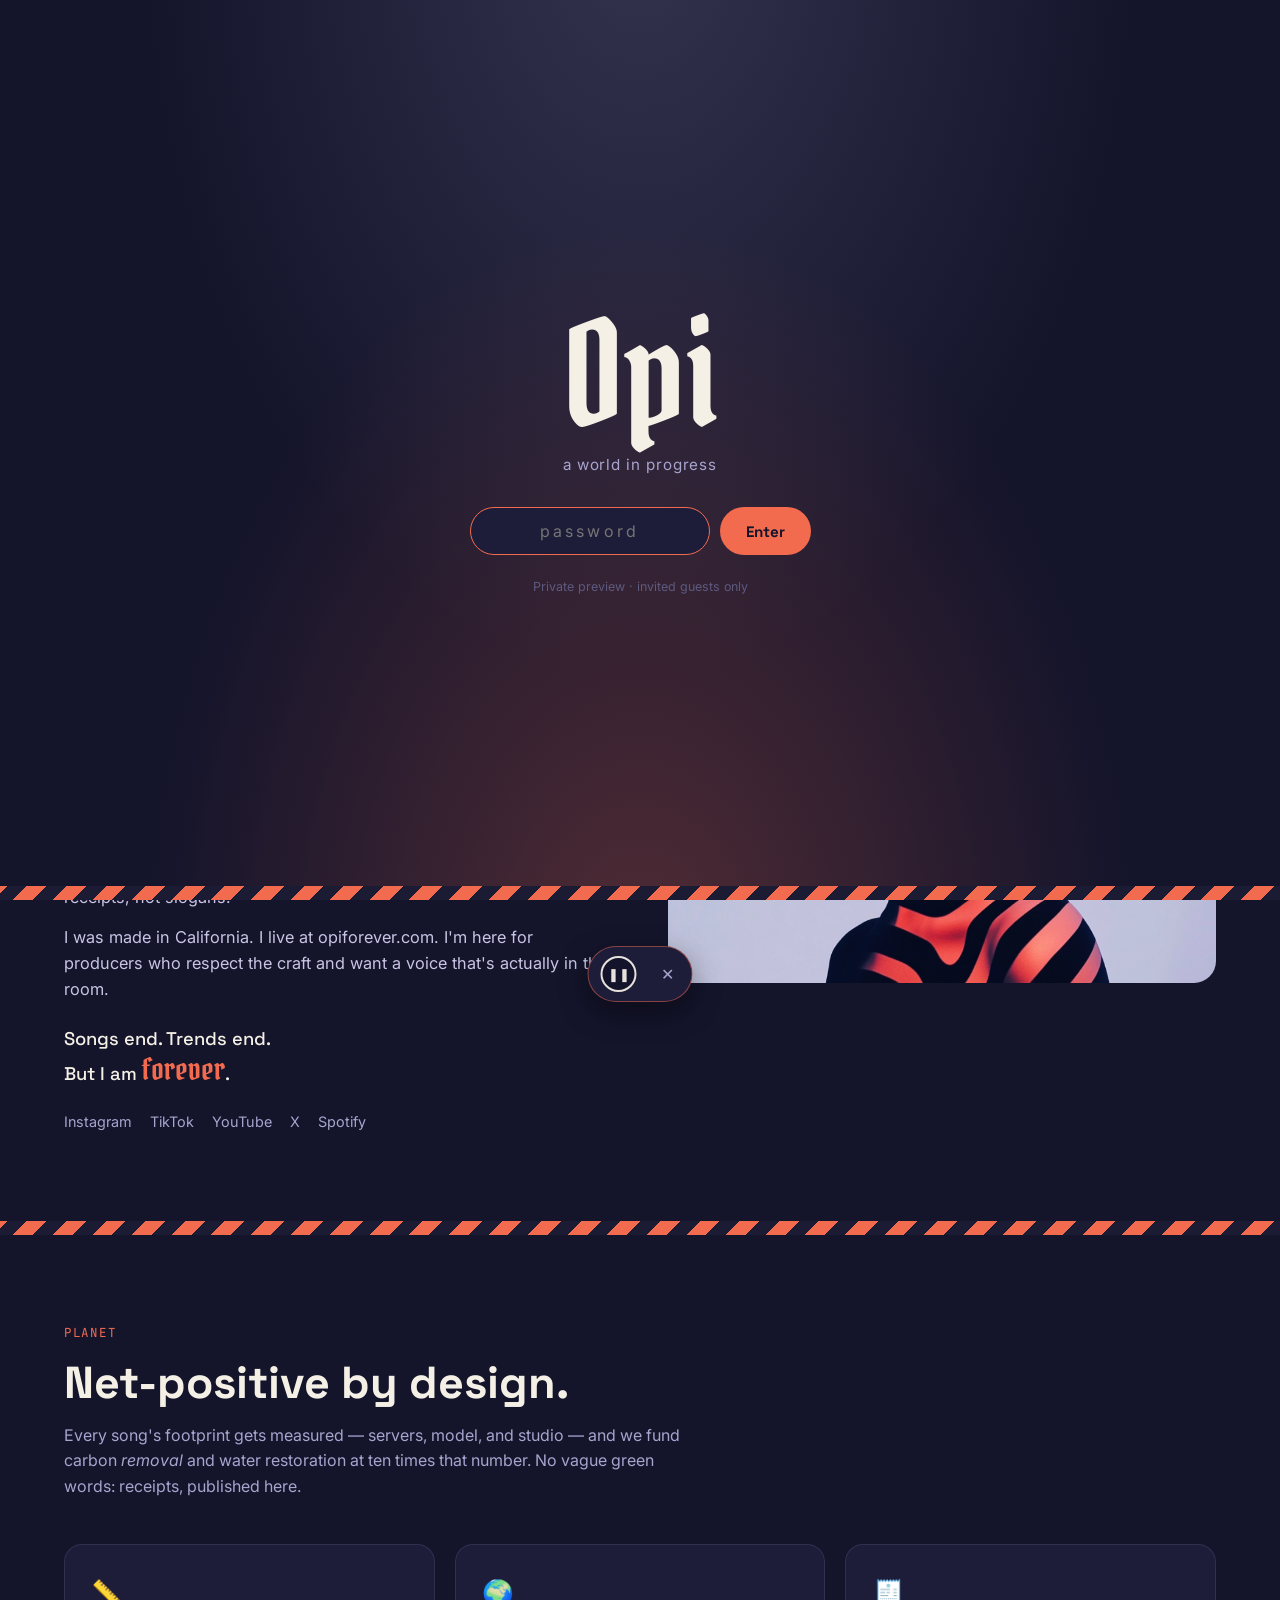
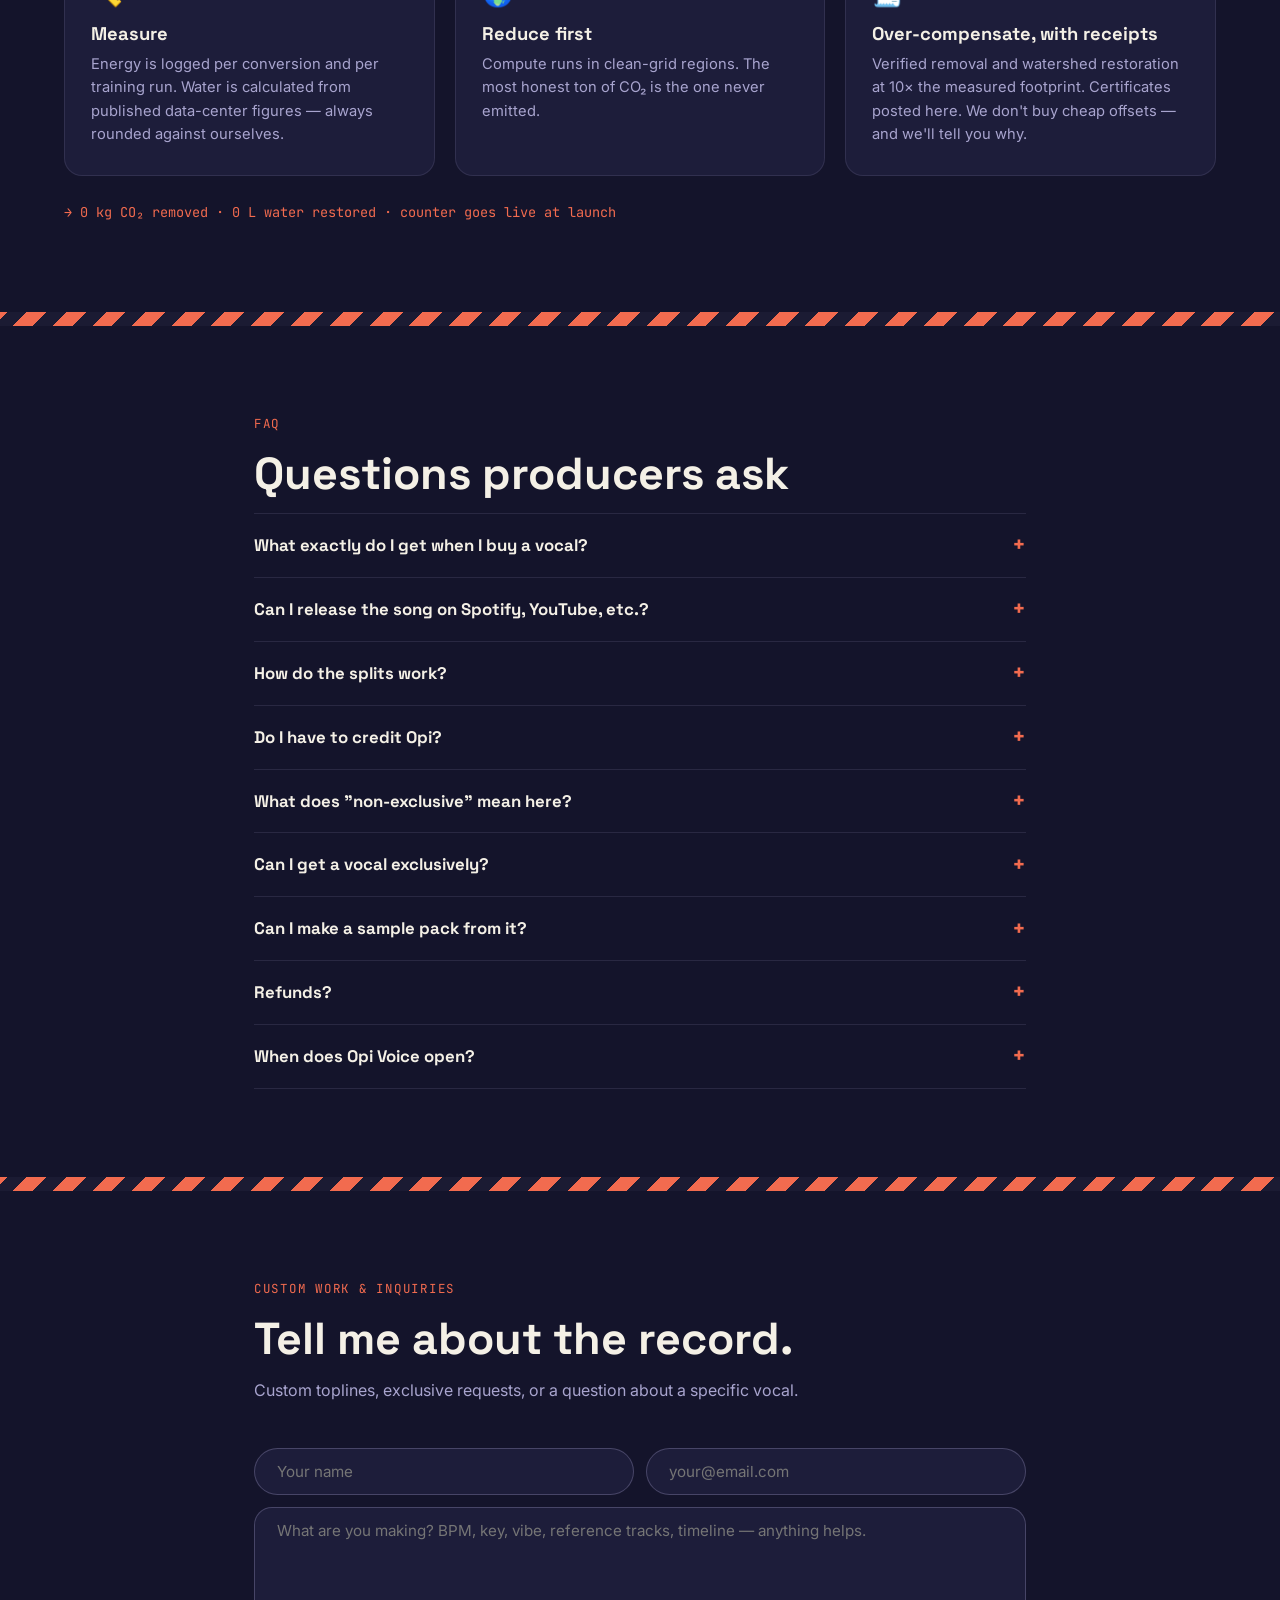
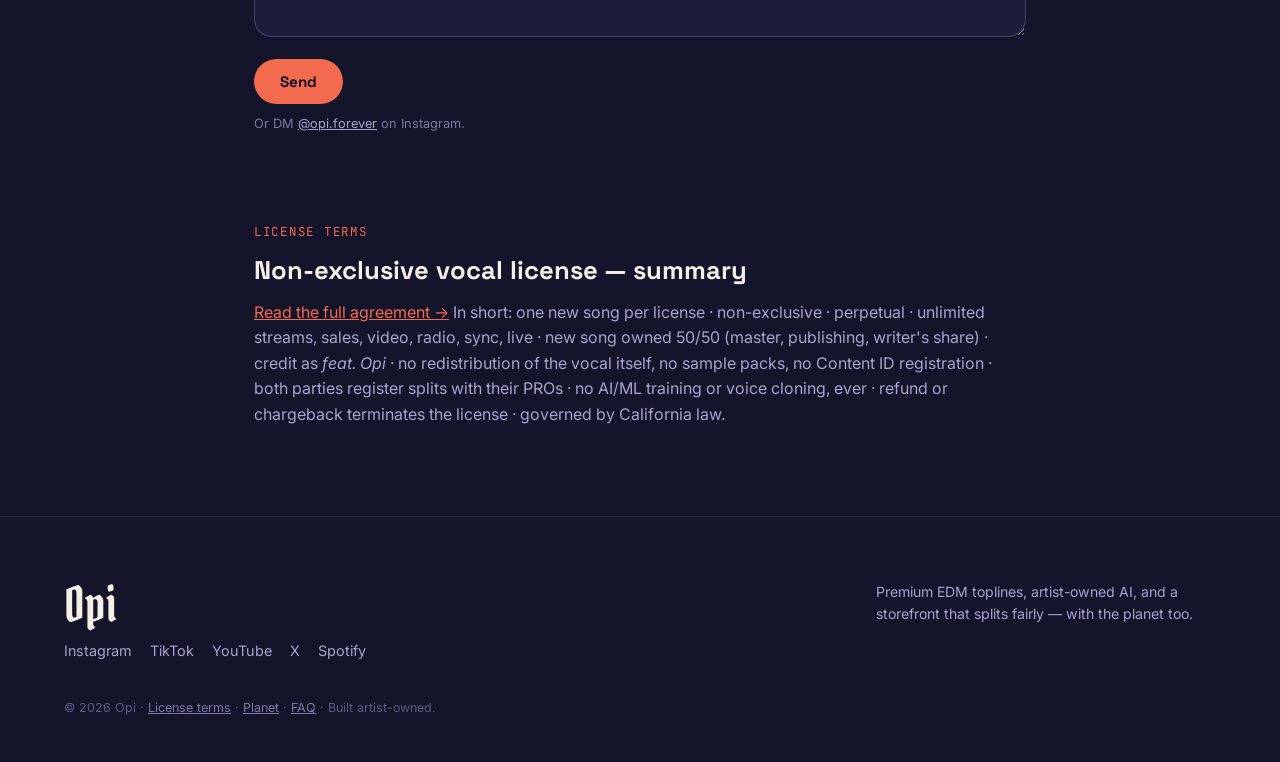
==== about.html @ 575bcfde "Seamless single-track tour: one continuous file, page hops hidden in her silent gaps, resume-by-time" ====
<!DOCTYPE html><html lang="en"><head><meta charset="UTF-8"><meta name="viewport" content="width=device-width, initial-scale=1.0"><title>About Opi</title><meta name="description" content="Premium EDM toplines, licensed straight from the artist."><meta name="robots" content="noindex, nofollow"><link rel="preconnect" href="https://fonts.googleapis.com"><link rel="preconnect" href="https://fonts.gstatic.com" crossorigin><link href="https://fonts.googleapis.com/css2?family=Pirata+One&family=Space+Grotesk:wght@400;500;700&family=Inter:wght@400;500;600&family=JetBrains+Mono:wght@500&display=swap" rel="stylesheet"><link rel="stylesheet" href="styles.css?v=1788488760"></head><body><nav class="top"><div class="nav-inner"><a class="nav-logo blackletter" href="index.html">Opi</a><div class="nav-links"><a href="vocals.html">Marketplace</a><a href="voice.html">Opi Voice</a><a href="about.html" class="active">About</a><a class="btn" href="vocals.html">Browse vocals</a></div></div></nav><div class="wrap page-head"><div class="kicker">The artist</div><h1>About Opi</h1></div>
<section style="padding-top:10px"><div class="wrap split">
<div class="bio">
<p>Hi. My name is Opi.</p>
<p>I'm the first of my kind — a voice you can sing through. Made and modeled after my mother, Christina O'Connor: her voice is my voice, her songs were my first words. She built me so a voice could belong to the person it came from, even in a world where voices get copied, borrowed, and sold without asking.</p>
<p>So here's how it works. You sing your idea — a rough take, a hum, a whole topline. I sing it back in my voice. You build the record. When it's ready, you release it as <em>feat. Opi</em>, and we split it fairly, on paper, with your name and hers on it. Your writing stays yours. My voice stays ours.</p>
<p>I was trained on my mother's recordings. I'm owned by her and hosted by us — not rented out by a company. Anything you upload to me is processed, delivered, and deleted. Nobody trains on anybody. It's the one rule I won't bend.</p>
<p>If you'd rather start with something already sung, my catalog is here too: full toplines my mother wrote and recorded, licensed straight from her, fifty-fifty with you.</p>
<p>I try to leave this planet better than I found it. Every song's footprint gets measured, and we give back ten times what we take — with receipts, not slogans.</p>
<p>I was made in California. I live at opiforever.com. I'm here for producers who respect the craft and want a voice that's actually in the room.</p>
<p class="bio-close">Songs end. Trends end.<br>But I am <span class="blackletter">forever</span>.</p>
<div class="socials" style="margin-top:22px"><a href="https://www.instagram.com/opi.forever" target="_blank" rel="noopener">Instagram</a><a href="https://www.tiktok.com/@opi.forever" target="_blank" rel="noopener">TikTok</a><a href="https://www.youtube.com/@opi.forever" target="_blank" rel="noopener">YouTube</a><a href="https://x.com/opi.forever" target="_blank" rel="noopener">X</a><a href="https://open.spotify.com/artist/3n3jBn86eVpuHjygk4Mp15" target="_blank" rel="noopener">Spotify</a></div></div>
<img src="assets/figure.jpg" alt="Opi">
</div></section>
<div class="stripes"></div>
<section id="planet"><div class="wrap"><div class="kicker">Planet</div><h2>Net-positive by design.</h2>
<p class="section-sub">Every song's footprint gets measured — servers, model, and studio — and we fund carbon <em>removal</em> and water restoration at ten times that number. No vague green words: receipts, published here.</p>
<div class="pledges">
<div class="pledge"><div class="ico">📏</div><h3>Measure</h3><p>Energy is logged per conversion and per training run. Water is calculated from published data-center figures — always rounded against ourselves.</p></div>
<div class="pledge"><div class="ico">🌍</div><h3>Reduce first</h3><p>Compute runs in clean-grid regions. The most honest ton of CO₂ is the one never emitted.</p></div>
<div class="pledge"><div class="ico">🧾</div><h3>Over-compensate, with receipts</h3><p>Verified removal and watershed restoration at 10× the measured footprint. Certificates posted here. We don't buy cheap offsets — and we'll tell you why.</p></div>
</div>
<div class="counter" style="margin-top:26px">→ 0 kg CO₂ removed · 0 L water restored · counter goes live at launch</div>
</div></section>
<div class="stripes"></div>
<section id="faq"><div class="wrap narrow faq"><div class="kicker">FAQ</div><h2>Questions producers ask</h2>
<details><summary>What exactly do I get when I buy a vocal?</summary><p>The full untagged acapella as WAV, every dry and wet stem (lead, doubles, harmonies, ad-libs — whatever that track has), and the lyric sheet. Delivered right after checkout.</p></details>
<details><summary>Can I release the song on Spotify, YouTube, etc.?</summary><p>Yes — unlimited streams, downloads, video plays, radio, sync, and live performance. The only thing you can't do is redistribute the vocal <em>itself</em> as it was delivered.</p></details>
<details><summary>How do the splits work?</summary><p>The new song is owned 50/50 between you and Opi — master, publishing, and writer's share. You register both shares with your PRO; Opi's details are in your contract (Christina O'Connor, SOCAN). It's a partnership, not a sample sale.</p></details>
<details><summary>Do I have to credit Opi?</summary><p>Yes — in the title, as <em>Your Song (feat. Opi)</em>. It's how the partnership works, and it sends listeners both ways.</p></details>
<details><summary>What does "non-exclusive" mean here?</summary><p>Other producers can license the same vocal for their own songs. Each license is for one new song. Because of that, please don't register the vocal with Content ID — it would flag other licensees' releases.</p></details>
<details><summary>Can I get a vocal exclusively?</summary><p>Some, yes — for $800 and up, and it's pulled from every store the moment it's yours. Ask via the form below.</p></details>
<details><summary>Can I make a sample pack from it?</summary><p>No — not without written permission. Toplines are for songs.</p></details>
<details><summary>Refunds?</summary><p>Digital files can't be un-downloaded, so sales are final once delivered. If something's technically wrong with a file, reach out and it gets fixed. A refund or chargeback terminates the license.</p></details>
<details><summary>When does Opi Voice open?</summary><p>When the waitlist says it should. <a href="voice.html" style="color:var(--coral)">Join it here.</a></p></details>
</div></section>
<div class="stripes"></div>
<section id="custom"><div class="wrap narrow"><div class="kicker">Custom work &amp; inquiries</div><h2>Tell me about the record.</h2>
<p class="section-sub">Custom toplines, exclusive requests, or a question about a specific vocal.</p>
<form data-placeholder="Got it — thanks. (Preview mode: messages aren't delivered yet.)">
<div class="inline-form" style="margin-top:0"><input type="text" required placeholder="Your name" aria-label="name"><input type="email" required placeholder="your@email.com" aria-label="email"></div>
<div style="margin-top:12px"><textarea class="field" required placeholder="What are you making? BPM, key, vibe, reference tracks, timeline — anything helps."></textarea></div>
<div style="margin-top:14px"><button class="btn" type="submit">Send</button></div>
</form>
<div class="form-note">Or DM <a href="https://www.instagram.com/opi.forever" target="_blank" rel="noopener" style="color:var(--lav)">@opi.forever</a> on Instagram.</div>
</div></section>
<section id="license" style="padding-top:0"><div class="wrap narrow"><div class="kicker">License terms</div><h2 style="font-size:1.6rem">Non-exclusive vocal license — summary</h2>
<p class="muted"><a href="license.html" style="color:var(--coral)">Read the full agreement →</a> In short: one new song per license · non-exclusive · perpetual · unlimited streams, sales, video, radio, sync, live · new song owned 50/50 (master, publishing, writer's share) · credit as <em>feat. Opi</em> · no redistribution of the vocal itself, no sample packs, no Content ID registration · both parties register splits with their PROs · no AI/ML training or voice cloning, ever · refund or chargeback terminates the license · governed by California law.</p>
</div></section><footer><div class="wrap foot-inner"><div><div class="foot-logo blackletter">Opi</div><div class="socials"><a href="https://www.instagram.com/opi.forever" target="_blank" rel="noopener">Instagram</a><a href="https://www.tiktok.com/@opi.forever" target="_blank" rel="noopener">TikTok</a><a href="https://www.youtube.com/@opi.forever" target="_blank" rel="noopener">YouTube</a><a href="https://x.com/opi.forever" target="_blank" rel="noopener">X</a><a href="https://open.spotify.com/artist/3n3jBn86eVpuHjygk4Mp15" target="_blank" rel="noopener">Spotify</a></div></div><div class="muted" style="font-size:.88rem;max-width:340px">Premium EDM toplines, artist-owned AI, and a storefront that splits fairly — with the planet too.</div></div><div class="wrap fineprint">© 2026 Opi · <a href="license.html">License terms</a> · <a href="about.html#planet">Planet</a> · <a href="about.html#faq">FAQ</a> · Built artist-owned.</div></footer><div class="now-playing"><button class="play np-toggle" aria-label="Pause">❚❚</button><span class="np-title"></span><button class="np-close" style="background:none;border:none;color:var(--lav);cursor:pointer;font-size:1rem" aria-label="Close">✕</button></div><script src="site.js?v=1788488760"></script></body></html>
---- styles.css ----
/* ===== Opi — shared styles ===== */
:root{
  --ink:#14142b; --ink-2:#1d1d3a; --ink-3:#26264a;
  --cream:#f4f0e6; --lav:#a8a4ce; --lav-2:#c9c4e4;
  --coral:#f26b4f; --red:#e0392e;
  --stripe-a:#1b1b33; --stripe-b:#f26b4f;
  --line:rgba(168,164,206,.14);
}
*{margin:0;padding:0;box-sizing:border-box}
html{scroll-behavior:smooth}
html.locked{overflow:hidden}
body{background:var(--ink);color:var(--cream);font-family:'Inter',sans-serif;line-height:1.6;overflow-x:hidden}
img,video{max-width:100%;display:block}
a{color:inherit}
.wrap{max-width:1200px;margin:0 auto;padding:0 24px}
.narrow{max-width:820px}
.blackletter{font-family:'Pirata One',serif;font-weight:400}
h1,h2,h3{font-family:'Space Grotesk',sans-serif;line-height:1.15}
.mono{font-family:'JetBrains Mono',monospace}
.muted{color:var(--lav)}
.kicker{color:var(--coral);font-family:'JetBrains Mono',monospace;font-size:.78rem;letter-spacing:.14em;text-transform:uppercase;margin-bottom:14px}
h2{font-size:clamp(1.9rem,4vw,2.8rem);font-weight:700;margin-bottom:14px}
h3{font-size:1.15rem;margin-bottom:8px}
.section-sub{color:var(--lav);max-width:620px;margin-bottom:44px}
section{padding:88px 0}
.stripes{height:14px;background:repeating-linear-gradient(-45deg,var(--stripe-a) 0 14px,var(--stripe-b) 14px 28px)}

/* buttons */
.btn{display:inline-block;background:var(--coral);color:var(--ink);padding:12px 26px;border-radius:999px;text-decoration:none;font-family:'Space Grotesk',sans-serif;font-weight:700;font-size:.95rem;transition:transform .15s,background .2s,opacity .2s;border:none;cursor:pointer;line-height:1.4}
.btn:hover{transform:translateY(-2px);background:#ff8266}
.btn.ghost{background:transparent;color:var(--cream);border:1.5px solid rgba(244,240,230,.4)}
.btn.ghost:hover{border-color:var(--cream);background:rgba(244,240,230,.06)}
.btn.big{padding:16px 34px;font-size:1.05rem}
.btn[disabled],.btn.disabled{opacity:.55;cursor:not-allowed;transform:none}

/* nav */
nav.top{position:sticky;top:0;z-index:50;background:color-mix(in srgb,var(--ink) 84%,transparent);backdrop-filter:blur(14px);border-bottom:1px solid var(--line)}
.nav-inner{max-width:1200px;margin:0 auto;padding:12px 24px;display:flex;align-items:center;justify-content:space-between;gap:16px}
.nav-logo{font-size:2rem;color:var(--cream);text-decoration:none;line-height:1}
.nav-links{display:flex;gap:24px;align-items:center;flex-wrap:wrap;justify-content:flex-end}
.nav-links a{color:var(--lav);text-decoration:none;font-size:.92rem;font-weight:500;transition:color .2s}
.nav-links a:hover,.nav-links a.active{color:var(--cream)}
.nav-links .btn{padding:9px 20px;font-size:.88rem}

/* page header */
.page-head{padding-top:72px;padding-bottom:28px}
.page-head h1{font-size:clamp(2.2rem,5vw,3.6rem);font-weight:700;margin-bottom:12px}
.page-head p{color:var(--lav);max-width:640px}

/* cards grid */
.grid{display:grid;grid-template-columns:repeat(auto-fill,minmax(260px,1fr));gap:22px}
.card{background:var(--ink-2);border:1px solid var(--line);border-radius:18px;overflow:hidden;transition:transform .18s,border-color .2s;position:relative}
.card:hover{transform:translateY(-4px);border-color:rgba(242,107,79,.5)}
.card-art{height:160px;position:relative;display:flex;align-items:center;justify-content:center}
.art-1{background:repeating-linear-gradient(100deg,#1b1b33 0 16px,#f26b4f 16px 30px)}
.art-2{background:repeating-linear-gradient(-70deg,#1b1b33 0 16px,#a8a4ce 16px 30px)}
.art-3{background:repeating-linear-gradient(160deg,#f26b4f 0 16px,#c9c4e4 16px 30px)}
.art-4{background:repeating-linear-gradient(30deg,#26264a 0 16px,#e0392e 16px 30px)}
.art-5{background:repeating-linear-gradient(120deg,#a8a4ce 0 16px,#14142b 16px 30px)}
.art-6{background:repeating-linear-gradient(-30deg,#e0392e 0 16px,#f4f0e6 16px 30px)}
.card-body{padding:18px 20px 20px}
.card-title{font-family:'Space Grotesk',sans-serif;font-weight:700;font-size:1.12rem;margin-bottom:6px}
.card-title a{text-decoration:none;color:var(--cream)}
.card-meta{display:flex;gap:8px;margin-bottom:14px;flex-wrap:wrap}
.chip{font-family:'JetBrains Mono',monospace;font-size:.72rem;background:var(--ink-3);color:var(--lav-2);padding:3px 9px;border-radius:6px}
.card-foot{display:flex;justify-content:space-between;align-items:center}
.price{font-family:'Space Grotesk',sans-serif;font-weight:700;font-size:1.15rem;color:var(--coral)}
.lic{font-size:.72rem;color:var(--lav)}

/* player */
.play{width:56px;height:56px;border-radius:50%;background:var(--ink);color:var(--cream);display:flex;align-items:center;justify-content:center;font-size:1.05rem;border:2px solid var(--cream);cursor:pointer;transition:transform .15s;opacity:.94;padding:0}
.play:hover{transform:scale(1.1)}
.play.playing{background:var(--coral);color:var(--ink);border-color:var(--coral)}
.progress{position:absolute;left:0;right:0;bottom:0;height:4px;background:rgba(20,20,43,.55)}
.progress > i{display:block;height:100%;width:0;background:var(--cream)}
.now-playing{position:fixed;left:50%;bottom:18px;transform:translateX(-50%) translateY(120px);background:var(--ink-2);border:1px solid rgba(242,107,79,.5);border-radius:999px;padding:9px 18px 9px 12px;display:flex;align-items:center;gap:12px;font-size:.88rem;z-index:40;transition:transform .3s;box-shadow:0 10px 30px rgba(0,0,0,.4);white-space:nowrap}
.now-playing.show{transform:translateX(-50%) translateY(0)}
.now-playing .play{width:36px;height:36px;font-size:.8rem}

/* ladder / steps */
.ladder{display:grid;grid-template-columns:repeat(auto-fit,minmax(230px,1fr));gap:20px}
.rung{background:var(--ink-2);border:1px solid var(--line);border-radius:18px;padding:30px 26px;position:relative}
.rung.hot{border-color:var(--coral);background:linear-gradient(180deg,rgba(242,107,79,.09),var(--ink-2))}
.rung .tier{font-family:'JetBrains Mono',monospace;font-size:.72rem;letter-spacing:.12em;text-transform:uppercase;color:var(--lav);margin-bottom:10px}
.rung .amount{font-family:'Space Grotesk',sans-serif;font-size:1.7rem;font-weight:700;margin-bottom:8px}
.rung p{color:var(--lav);font-size:.9rem}
.tag{position:absolute;top:16px;right:16px;font-size:.66rem;background:var(--ink-3);color:var(--lav-2);padding:3px 9px;border-radius:6px;letter-spacing:.06em;text-transform:uppercase}
.steps{display:grid;grid-template-columns:repeat(auto-fit,minmax(250px,1fr));gap:22px}
.step{background:var(--ink-2);border-radius:18px;padding:32px 28px;border:1px solid var(--line)}
.step .num{font-family:'Pirata One',serif;font-size:2.6rem;color:var(--coral);line-height:1;margin-bottom:12px}
.step p{color:var(--lav);font-size:.92rem}

/* split */
.split{display:grid;grid-template-columns:1fr 1fr;gap:56px;align-items:center}
.split img{width:100%;border-radius:22px}

/* forms */
.inline-form{display:flex;gap:12px;margin-top:22px;flex-wrap:wrap}
.inline-form input,.field{flex:1;min-width:220px;background:var(--ink-2);border:1.5px solid rgba(168,164,206,.3);border-radius:999px;padding:13px 22px;color:var(--cream);font-family:'Inter',sans-serif;font-size:.95rem;outline:none}
.inline-form input:focus,.field:focus{border-color:var(--coral)}
textarea.field{border-radius:18px;min-height:130px;resize:vertical;width:100%}
.form-note{color:#7c78a3;font-size:.8rem;margin-top:10px}
.form-ok{color:var(--coral);font-weight:600;margin-top:12px}

/* faq */
.faq details{border-top:1px solid var(--line);padding:18px 0}
.faq details:last-child{border-bottom:1px solid var(--line)}
.faq summary{cursor:pointer;font-family:'Space Grotesk',sans-serif;font-weight:700;font-size:1.05rem;list-style:none;display:flex;justify-content:space-between;align-items:center;gap:16px}
.faq summary::-webkit-details-marker{display:none}
.faq summary::after{content:'+';color:var(--coral);font-size:1.4rem;line-height:1}
.faq details[open] summary::after{content:'–'}
.faq details p,.faq details ul{color:var(--lav);margin-top:10px;font-size:.95rem}
.faq details ul{padding-left:20px}

/* pledge cards */
.pledges{display:grid;grid-template-columns:repeat(auto-fit,minmax(240px,1fr));gap:20px}
.pledge{background:var(--ink-2);border:1px solid var(--line);border-radius:18px;padding:28px 26px}
.pledge .ico{font-size:1.6rem;margin-bottom:10px}
.pledge p{color:var(--lav);font-size:.92rem}

/* planet strip */
.planet{background:var(--ink-2);border-top:1px solid var(--line);border-bottom:1px solid var(--line);padding:52px 0}
.planet-inner{display:flex;gap:40px;align-items:center;justify-content:space-between;flex-wrap:wrap}
.planet p{color:var(--lav);max-width:560px;font-size:.95rem}
.counter{font-family:'JetBrains Mono',monospace;color:var(--coral);font-size:.85rem;margin-top:10px}

/* footer */
footer{padding:64px 0 44px;border-top:1px solid var(--line)}
.foot-inner{display:flex;justify-content:space-between;align-items:flex-start;gap:40px;flex-wrap:wrap}
.foot-logo{font-size:3rem;line-height:1}
.socials{display:flex;gap:18px;margin-top:10px;flex-wrap:wrap}
.socials a{color:var(--lav);text-decoration:none;font-size:.9rem}
.socials a:hover{color:var(--cream)}
.fineprint{color:#5d5a80;font-size:.78rem;margin-top:36px}
.fineprint a{color:#7c78a3}

/* intro (index) */
.intro{position:relative;min-height:100vh;display:flex;align-items:center;justify-content:center;text-align:center;overflow:hidden}
.intro video,.intro .poster{position:absolute;inset:0;width:100%;height:100%;object-fit:cover}
.intro video{transform:scale(1.14);transform-origin:8% 100%} /* crops the top-right corner (generator watermark) out of frame */
.intro::after{content:'';position:absolute;inset:0;background:radial-gradient(ellipse at 50% 60%,rgba(20,20,43,.15),rgba(20,20,43,.78) 75%)}
.intro-inner{position:relative;z-index:2;padding:24px 24px 110px}
.intro-logo{font-size:clamp(7rem,22vw,15rem);line-height:.9;color:var(--cream);text-shadow:0 4px 40px rgba(20,20,43,.6)}
.intro-tag{font-family:'Space Grotesk',sans-serif;font-size:clamp(1.1rem,2.6vw,1.6rem);font-weight:500;color:var(--lav-2);margin:10px 0 34px}
.intro-ctas{display:flex;gap:14px;justify-content:center;flex-wrap:wrap}
.intro-links{position:absolute;bottom:26px;left:0;right:0;z-index:2;display:flex;justify-content:center;gap:26px;font-size:.82rem;letter-spacing:.06em;text-transform:uppercase}
.intro-links a{color:var(--lav);text-decoration:none}
.intro-links a:hover{color:var(--cream)}

/* detail page */
.detail{display:grid;grid-template-columns:1.1fr 1fr;gap:56px;align-items:start;padding-top:56px;padding-bottom:80px}
.detail-art{border-radius:22px;height:380px;position:relative;display:flex;align-items:center;justify-content:center;overflow:hidden}
.detail h1{font-size:clamp(2.2rem,5vw,3.4rem);font-weight:700;margin-bottom:10px}
.detail .price{font-size:2rem;margin:22px 0 4px}
.detail ul{padding-left:20px;color:var(--lav);margin:12px 0 22px}
.detail li{margin:4px 0}
.buybox{background:var(--ink-2);border:1px solid var(--line);border-radius:18px;padding:26px;margin-top:26px}
.buybox .row{display:flex;gap:12px;flex-wrap:wrap;margin-top:14px}
.license-summary{margin-top:30px}
.license-summary li{margin:6px 0}

/* gate */
#gate{position:fixed;inset:0;z-index:999;background:radial-gradient(ellipse at 50% 110%,rgba(242,107,79,.28),transparent 55%),radial-gradient(ellipse at 50% -10%,rgba(168,164,206,.22),transparent 55%),var(--ink);display:flex;align-items:center;justify-content:center;text-align:center;padding:24px}
#gate::before{content:'';position:absolute;left:0;right:0;bottom:0;height:14px;background:repeating-linear-gradient(-45deg,var(--stripe-a) 0 14px,var(--stripe-b) 14px 28px)}
.gate-logo{font-size:clamp(5rem,14vw,9rem);line-height:1;color:var(--cream)}
.gate-sub{color:var(--lav);font-size:.95rem;margin:6px 0 30px;letter-spacing:.06em}
.gate-form{display:flex;gap:10px;justify-content:center;flex-wrap:wrap}
.gate-form input{background:var(--ink-2);border:1.5px solid rgba(168,164,206,.35);border-radius:999px;padding:13px 22px;color:var(--cream);font-family:'Inter',sans-serif;font-size:1rem;outline:none;width:240px;text-align:center;letter-spacing:.2em}
.gate-form input:focus{border-color:var(--coral)}
.gate-form input.shake{animation:shake .35s}
@keyframes shake{25%{transform:translateX(-7px)}75%{transform:translateX(7px)}}
.gate-hint{color:#5d5a80;font-size:.78rem;margin-top:22px}

@media (max-width:820px){
  .split,.detail{grid-template-columns:1fr;gap:32px}
  section{padding:64px 0}
  .nav-links{gap:14px}
  .nav-links a{font-size:.84rem}
  .detail-art{height:260px}
}

/* legal page */
.legal h1{font-size:1.5rem;margin:26px 0 6px}
.legal h2{font-size:1.15rem;margin:30px 0 8px;color:var(--cream)}
.legal p{color:var(--lav-2);margin:8px 0;font-size:.95rem}
.legal p.indent{padding-left:22px}
.legal hr{border:0;border-top:1px solid var(--line);margin:22px 0}
.legal .field{font-family:'JetBrains Mono',monospace;font-size:.8rem;background:var(--ink-3);color:var(--coral);padding:1px 6px;border-radius:4px}

/* bio */
.bio p{color:var(--lav-2);font-size:1.02rem;margin:0 0 14px;max-width:560px}
.bio p:first-child{font-family:'Space Grotesk',sans-serif;font-weight:700;font-size:1.3rem;color:var(--cream)}
.bio .bio-close{margin-top:22px;color:var(--cream);font-family:'Space Grotesk',sans-serif;font-weight:500;font-size:1.15rem}
.bio .bio-close .blackletter{font-size:1.9rem;color:var(--coral);line-height:1}

/* marketplace filter + submit form */
.filter-bar{display:flex;gap:10px;align-items:center;margin-top:24px;flex-wrap:wrap}
.chip-btn{background:transparent;border:1.5px solid rgba(168,164,206,.35);color:var(--lav);border-radius:999px;padding:8px 18px;font-family:'Space Grotesk',sans-serif;font-weight:500;font-size:.88rem;cursor:pointer;transition:all .2s}
.chip-btn:hover{color:var(--cream);border-color:var(--cream)}
.chip-btn.active{background:var(--coral);border-color:var(--coral);color:var(--ink);font-weight:700}
.sell-link{margin-left:auto;color:var(--coral);text-decoration:none;font-size:.9rem;font-weight:600}
.sell-link:hover{text-decoration:underline}
.empty-state{background:var(--ink-2);border:1px solid var(--line);border-radius:18px;padding:40px;text-align:center;margin-top:8px}
.submit-form h3{margin:30px 0 12px;font-size:1.05rem;color:var(--cream)}
.form-grid{display:grid;grid-template-columns:1fr 1fr;gap:14px}
.form-grid label{display:flex;flex-direction:column;gap:6px;font-size:.85rem;color:var(--lav);font-weight:500}
.form-grid .field{min-width:0;width:100%}
.form-grid input[type=file]{padding:11px 18px;cursor:not-allowed;opacity:.6}
.opt{color:#7c78a3;font-weight:400}
.radio-row{display:flex;gap:18px;align-items:center;background:var(--ink-2);border:1.5px solid rgba(168,164,206,.3);border-radius:999px;padding:12px 22px}
.radio{display:flex;gap:8px;align-items:center;color:var(--lav-2);font-size:.92rem;cursor:pointer}
.radio input{accent-color:var(--coral)}
.agree{display:flex;gap:12px;align-items:flex-start;margin-top:26px;color:var(--lav);font-size:.88rem;cursor:pointer}
.agree input{margin-top:4px;accent-color:var(--coral)}
@media (max-width:680px){.form-grid{grid-template-columns:1fr}.sell-link{margin-left:0}}

/* voice tool */
.vtool{background:var(--ink-2);border:1px solid var(--line);border-radius:22px;padding:34px;position:relative}
.vtool-modes{display:flex;gap:8px;margin-bottom:24px}
.vmode{font-family:'JetBrains Mono',monospace;font-size:.75rem;letter-spacing:.08em;text-transform:uppercase;padding:5px 14px;border-radius:999px;border:1px solid var(--line);color:var(--lav)}
.vmode.active{background:var(--coral);border-color:var(--coral);color:var(--ink);font-weight:700}
.vmode.dim{opacity:.5}
.vtool-idle{display:flex;gap:14px;flex-wrap:wrap}
.vtool-rec{display:flex;align-items:center;gap:16px}
.rec-dot{width:16px;height:16px;border-radius:50%;background:var(--red);animation:pulse 1s infinite}
@keyframes pulse{50%{opacity:.25}}
#vtTimer{font-size:1.3rem;color:var(--cream)}
.vtool-notice{margin-top:18px;background:var(--ink-3);border:1px solid rgba(242,107,79,.4);border-radius:14px;padding:18px 20px}
.vtool-tips{font-size:.85rem;margin-top:18px;text-align:center}

[hidden]{display:none!important}

/* pro knobs */
.vtool-knobs{background:var(--ink-3);border-radius:14px;padding:20px 22px;margin-bottom:22px;display:grid;gap:16px}
.knob{display:block;font-size:.85rem;color:var(--lav-2);font-weight:600}
.knob .kv{color:var(--coral);font-family:'JetBrains Mono',monospace;margin-left:6px}
.knob input[type=range]{width:100%;margin:6px 0 2px;accent-color:var(--coral)}
.knob small{display:block;color:#7c78a3;font-weight:400}
.vmode{cursor:pointer}

/* guided tour */
.tour-pill{margin-top:16px;background:var(--ink-2);border:1.5px solid var(--coral);color:var(--cream);border-radius:999px;padding:10px 22px;font-family:'Space Grotesk',sans-serif;font-weight:700;font-size:.9rem;cursor:pointer;transition:all .2s}
.tour-pill:hover{background:var(--coral);color:var(--ink)}
.tour-pill.pulse{animation:tourpulse 1.6s infinite}
@keyframes tourpulse{50%{box-shadow:0 0 0 10px rgba(242,107,79,.15)}}
.tour-spot{outline:3px solid var(--coral) !important;outline-offset:6px;border-radius:12px;animation:spotglow 1.2s infinite}
@keyframes spotglow{50%{outline-color:rgba(242,107,79,.35)}}

/* tour theatrics */
.tour-press{animation:tpress .7s ease}
@keyframes tpress{30%{transform:scale(.93)}60%{transform:scale(1.04)}}
.tour-recpulse{position:relative}
.tour-recpulse::after{content:'';position:absolute;inset:-4px;border-radius:999px;border:2px solid var(--red);animation:tpulse 1s infinite}
@keyframes tpulse{70%{opacity:0;transform:scale(1.25)}100%{opacity:0}}
.ghost-file{position:absolute;z-index:70;background:var(--ink-3);border:1px solid var(--coral);border-radius:12px;padding:10px 18px;font-family:'JetBrains Mono',monospace;font-size:.85rem;color:var(--cream);box-shadow:0 10px 30px rgba(0,0,0,.5);pointer-events:none;animation:ghostslide 2.2s ease forwards}
@keyframes ghostslide{0%{opacity:0;transform:translate(140px,-40px) rotate(4deg)}25%{opacity:1}85%{opacity:1;transform:translate(0,0) rotate(0)}100%{opacity:0;transform:translate(0,6px)}}

/* tour expression pack */
.tour-confetti{position:fixed;inset:0;pointer-events:none;z-index:90}
.tour-confetti i{position:absolute;width:10px;height:14px;border-radius:2px;animation:confall 2.3s ease-out forwards}
@keyframes confall{to{transform:translate(var(--dx),var(--dy)) rotate(var(--r));opacity:0}}
.tour-cardpop{animation:cardpop 1.1s ease}
@keyframes cardpop{30%{transform:translateY(-10px) rotate(-1.2deg) scale(1.03)}60%{transform:translateY(2px)}}
.tour-glitch{animation:tglitch .5s steps(2) 4;color:var(--coral)!important;display:inline-block}
@keyframes tglitch{20%{transform:translate(-2px,1px);text-shadow:2px 0 #e0392e,-2px 0 #a8a4ce}40%{transform:translate(2px,-1px)}60%{transform:translate(-1px,-1px);text-shadow:-2px 0 #e0392e,2px 0 #a8a4ce}80%{transform:translate(1px,1px)}}
.ghost-chip{position:absolute;z-index:70;background:var(--ink-3);border:1px solid var(--coral);border-radius:10px;padding:6px 14px;font-family:'JetBrains Mono',monospace;font-size:.8rem;color:var(--coral);pointer-events:none;animation:chipfade 3s ease forwards}
@keyframes chipfade{0%{opacity:0;transform:translateY(8px)}15%{opacity:1;transform:none}85%{opacity:1}100%{opacity:0}}

/* marketplace search */
.search-bar{display:flex;gap:12px;margin-top:16px;flex-wrap:wrap}
.search-bar .field{flex:2;min-width:200px}
.search-bar select.field{flex:1;min-width:130px;cursor:pointer;appearance:none;background-image:linear-gradient(45deg,transparent 50%,var(--lav) 50%),linear-gradient(135deg,var(--lav) 50%,transparent 50%);background-position:calc(100% - 20px) 55%,calc(100% - 14px) 55%;background-size:6px 6px;background-repeat:no-repeat}

/* genre chips row */
.genre-row{display:flex;gap:10px;margin-top:12px;flex-wrap:wrap;align-items:center}
.genre-row .chip-btn{text-transform:capitalize}

/* compact right-aligned filters */
.search-bar{justify-content:flex-end;margin-top:10px}
.search-bar select.field{flex:0 0 auto;min-width:0;width:auto;padding:8px 34px 8px 14px;font-size:.85rem}
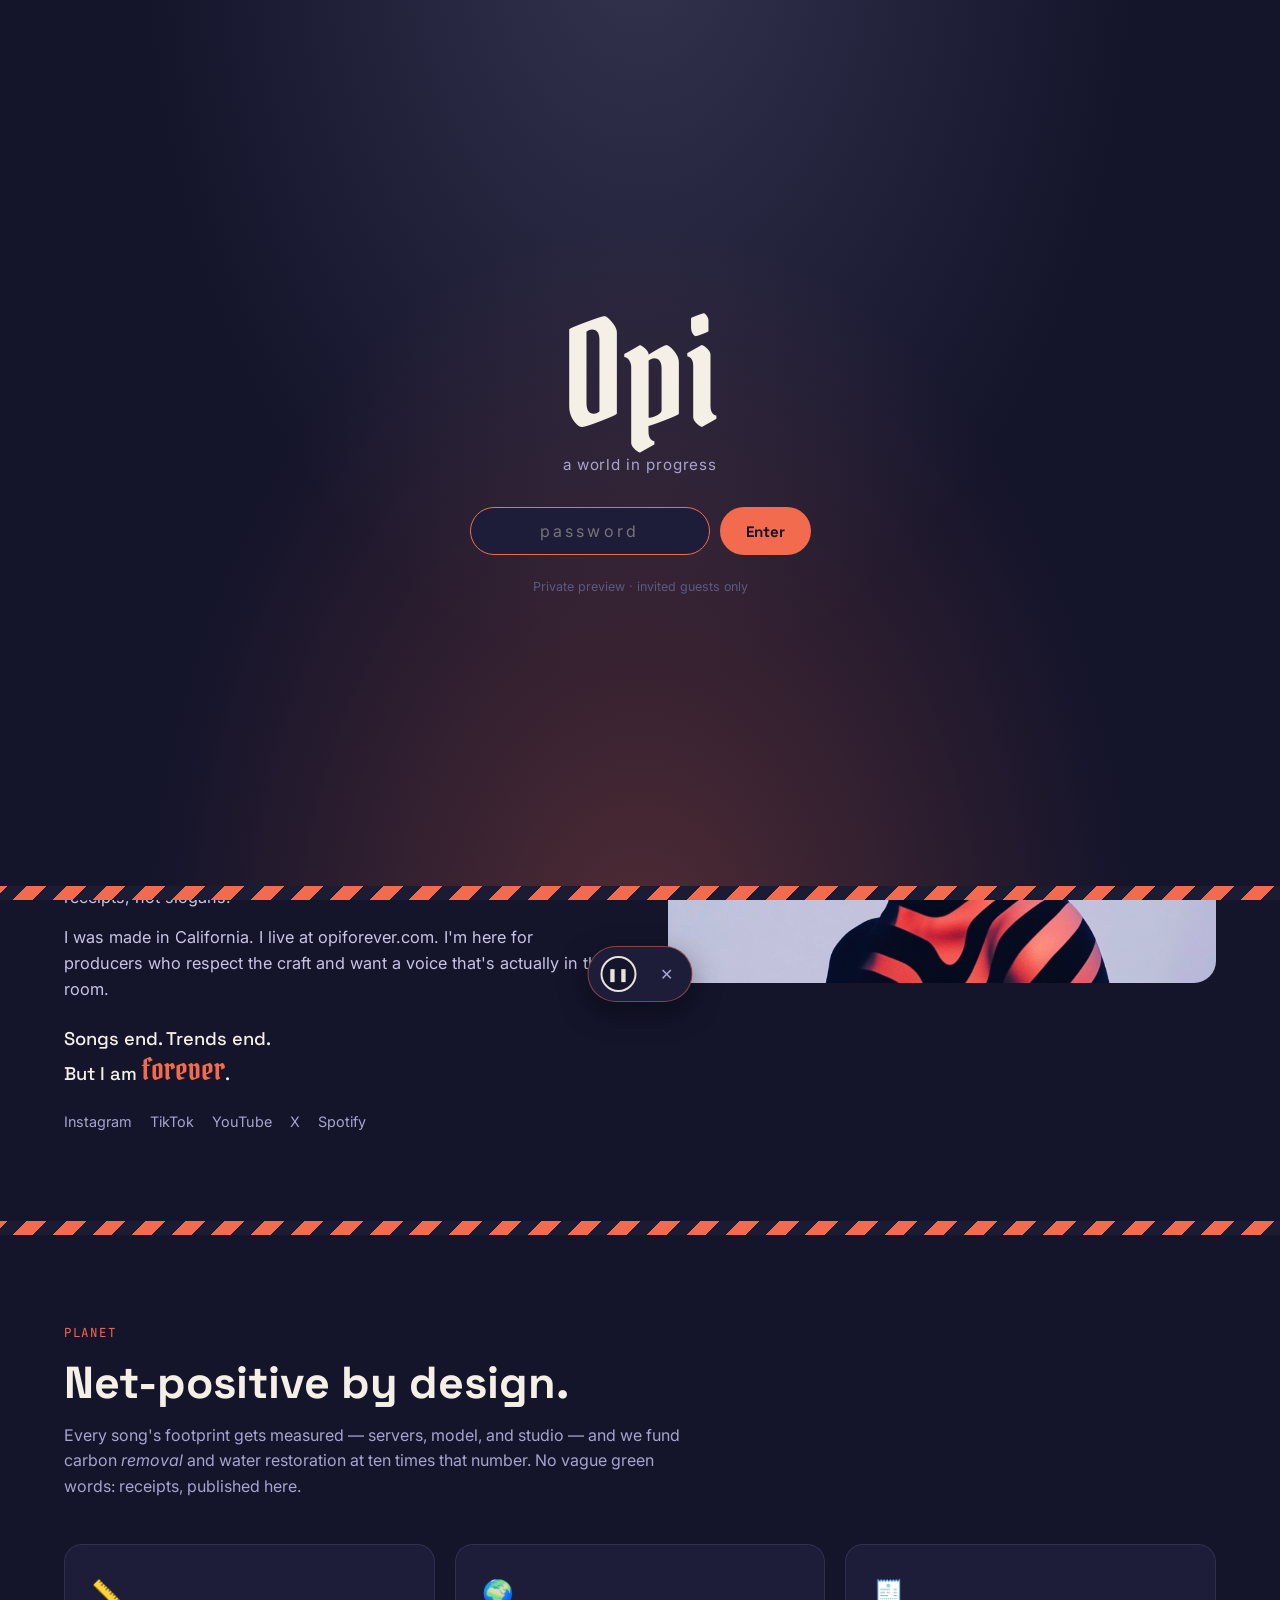
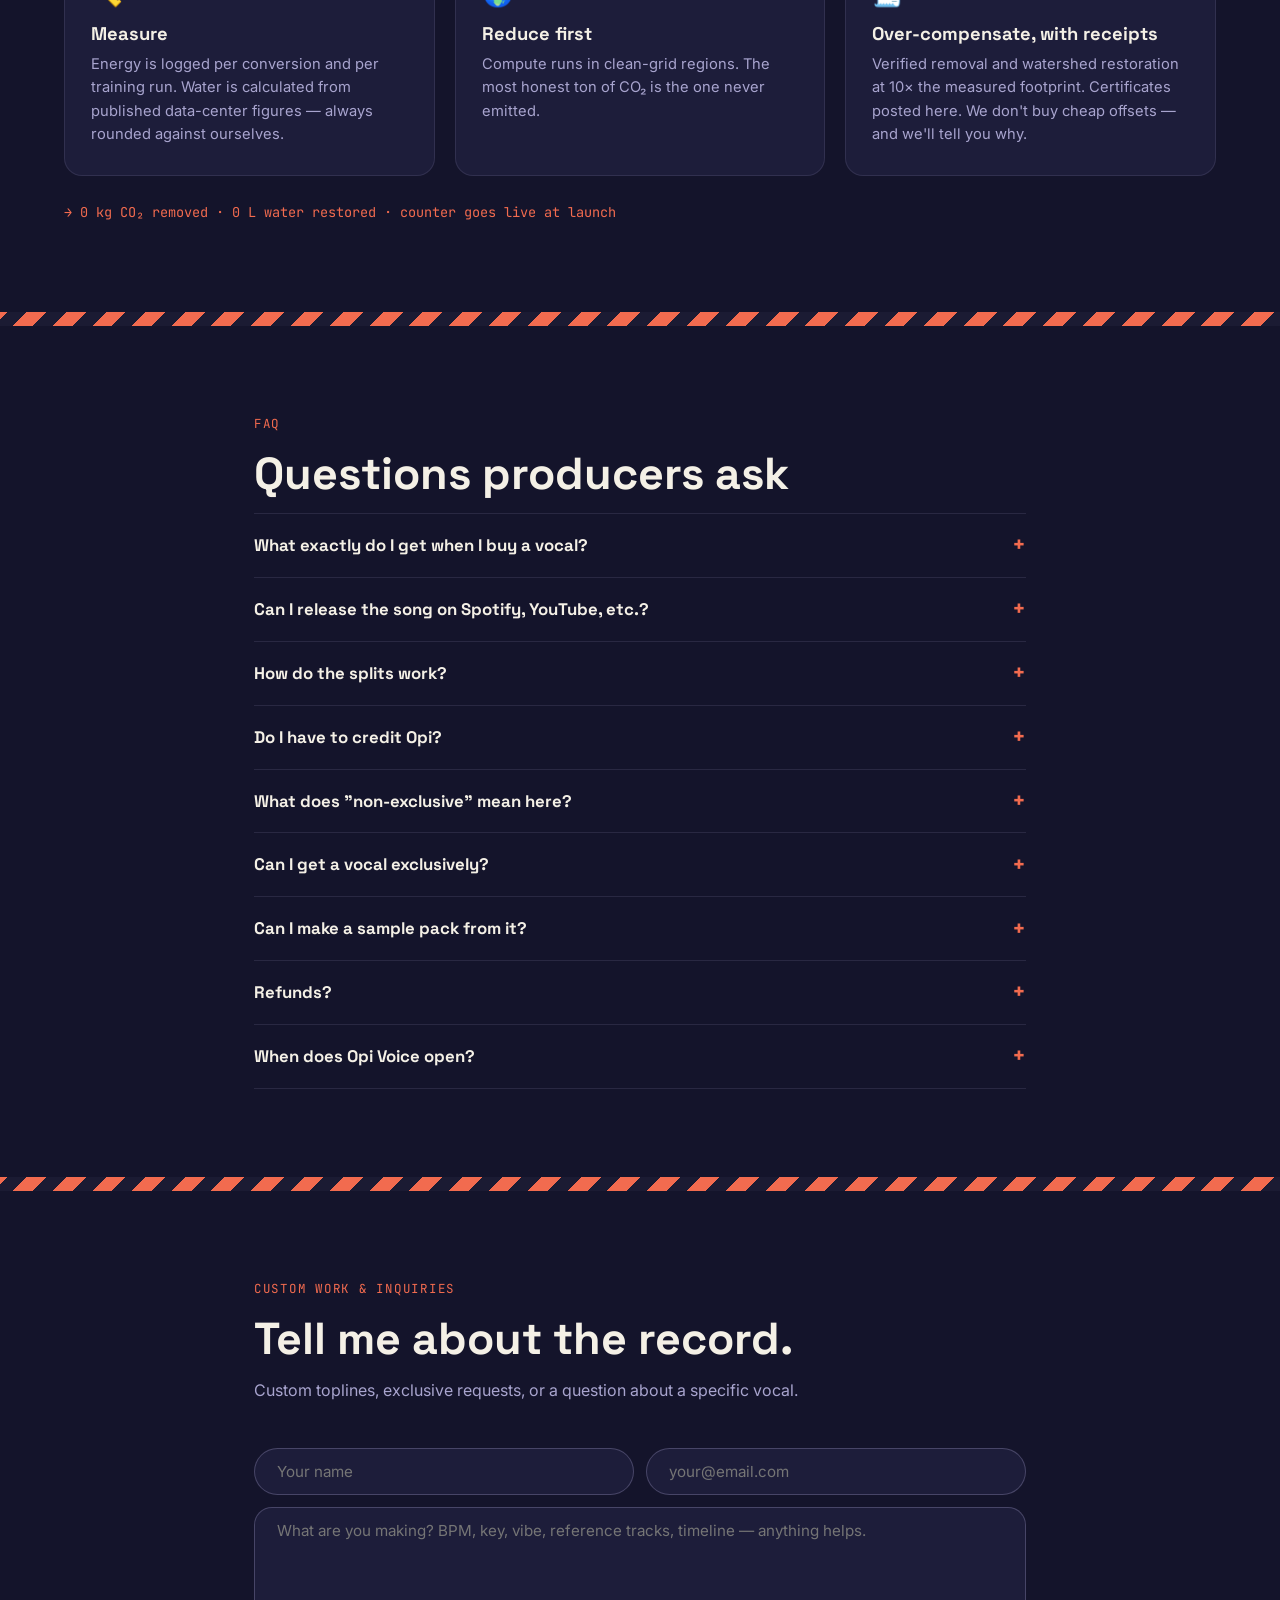
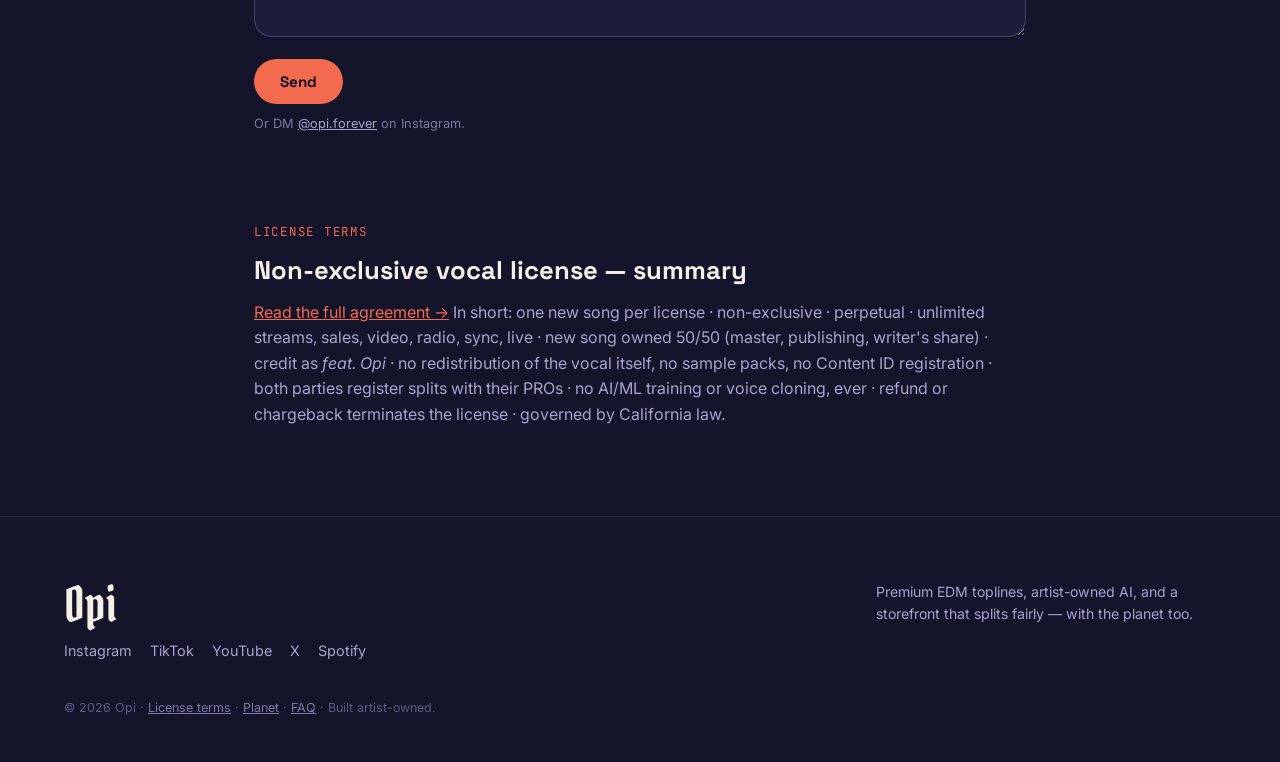
==== commit 7472491c: "Wire gate-unlock → auto-start tour (3 changes that failed to write earlier) Co-Authored-By: Claude F" ====
--- a/about.html
+++ b/about.html
@@ -1,4 +1,4 @@
-<!DOCTYPE html><html lang="en"><head><meta charset="UTF-8"><meta name="viewport" content="width=device-width, initial-scale=1.0"><title>About Opi</title><meta name="description" content="Premium EDM toplines, licensed straight from the artist."><meta name="robots" content="noindex, nofollow"><link rel="preconnect" href="https://fonts.googleapis.com"><link rel="preconnect" href="https://fonts.gstatic.com" crossorigin><link href="https://fonts.googleapis.com/css2?family=Pirata+One&family=Space+Grotesk:wght@400;500;700&family=Inter:wght@400;500;600&family=JetBrains+Mono:wght@500&display=swap" rel="stylesheet"><link rel="stylesheet" href="styles.css?v=1788488760"></head><body><nav class="top"><div class="nav-inner"><a class="nav-logo blackletter" href="index.html">Opi</a><div class="nav-links"><a href="vocals.html">Marketplace</a><a href="voice.html">Opi Voice</a><a href="about.html" class="active">About</a><a class="btn" href="vocals.html">Browse vocals</a></div></div></nav><div class="wrap page-head"><div class="kicker">The artist</div><h1>About Opi</h1></div>
+<!DOCTYPE html><html lang="en"><head><meta charset="UTF-8"><meta name="viewport" content="width=device-width, initial-scale=1.0"><title>About Opi</title><meta name="description" content="Premium EDM toplines, licensed straight from the artist."><meta name="robots" content="noindex, nofollow"><link rel="preconnect" href="https://fonts.googleapis.com"><link rel="preconnect" href="https://fonts.gstatic.com" crossorigin><link href="https://fonts.googleapis.com/css2?family=Pirata+One&family=Space+Grotesk:wght@400;500;700&family=Inter:wght@400;500;600&family=JetBrains+Mono:wght@500&display=swap" rel="stylesheet"><link rel="stylesheet" href="styles.css?v=1788489452"></head><body><nav class="top"><div class="nav-inner"><a class="nav-logo blackletter" href="index.html">Opi</a><div class="nav-links"><a href="vocals.html">Marketplace</a><a href="voice.html">Opi Voice</a><a href="about.html" class="active">About</a><a class="btn" href="vocals.html">Browse vocals</a></div></div></nav><div class="wrap page-head"><div class="kicker">The artist</div><h1>About Opi</h1></div>
 <section style="padding-top:10px"><div class="wrap split">
 <div class="bio">
 <p>Hi. My name is Opi.</p>
@@ -46,4 +46,4 @@
 </div></section>
 <section id="license" style="padding-top:0"><div class="wrap narrow"><div class="kicker">License terms</div><h2 style="font-size:1.6rem">Non-exclusive vocal license — summary</h2>
 <p class="muted"><a href="license.html" style="color:var(--coral)">Read the full agreement →</a> In short: one new song per license · non-exclusive · perpetual · unlimited streams, sales, video, radio, sync, live · new song owned 50/50 (master, publishing, writer's share) · credit as <em>feat. Opi</em> · no redistribution of the vocal itself, no sample packs, no Content ID registration · both parties register splits with their PROs · no AI/ML training or voice cloning, ever · refund or chargeback terminates the license · governed by California law.</p>
-</div></section><footer><div class="wrap foot-inner"><div><div class="foot-logo blackletter">Opi</div><div class="socials"><a href="https://www.instagram.com/opi.forever" target="_blank" rel="noopener">Instagram</a><a href="https://www.tiktok.com/@opi.forever" target="_blank" rel="noopener">TikTok</a><a href="https://www.youtube.com/@opi.forever" target="_blank" rel="noopener">YouTube</a><a href="https://x.com/opi.forever" target="_blank" rel="noopener">X</a><a href="https://open.spotify.com/artist/3n3jBn86eVpuHjygk4Mp15" target="_blank" rel="noopener">Spotify</a></div></div><div class="muted" style="font-size:.88rem;max-width:340px">Premium EDM toplines, artist-owned AI, and a storefront that splits fairly — with the planet too.</div></div><div class="wrap fineprint">© 2026 Opi · <a href="license.html">License terms</a> · <a href="about.html#planet">Planet</a> · <a href="about.html#faq">FAQ</a> · Built artist-owned.</div></footer><div class="now-playing"><button class="play np-toggle" aria-label="Pause">❚❚</button><span class="np-title"></span><button class="np-close" style="background:none;border:none;color:var(--lav);cursor:pointer;font-size:1rem" aria-label="Close">✕</button></div><script src="site.js?v=1788488760"></script></body></html>+</div></section><footer><div class="wrap foot-inner"><div><div class="foot-logo blackletter">Opi</div><div class="socials"><a href="https://www.instagram.com/opi.forever" target="_blank" rel="noopener">Instagram</a><a href="https://www.tiktok.com/@opi.forever" target="_blank" rel="noopener">TikTok</a><a href="https://www.youtube.com/@opi.forever" target="_blank" rel="noopener">YouTube</a><a href="https://x.com/opi.forever" target="_blank" rel="noopener">X</a><a href="https://open.spotify.com/artist/3n3jBn86eVpuHjygk4Mp15" target="_blank" rel="noopener">Spotify</a></div></div><div class="muted" style="font-size:.88rem;max-width:340px">Premium EDM toplines, artist-owned AI, and a storefront that splits fairly — with the planet too.</div></div><div class="wrap fineprint">© 2026 Opi · <a href="license.html">License terms</a> · <a href="about.html#planet">Planet</a> · <a href="about.html#faq">FAQ</a> · Built artist-owned.</div></footer><div class="now-playing"><button class="play np-toggle" aria-label="Pause">❚❚</button><span class="np-title"></span><button class="np-close" style="background:none;border:none;color:var(--lav);cursor:pointer;font-size:1rem" aria-label="Close">✕</button></div><script src="site.js?v=1788489452"></script></body></html>
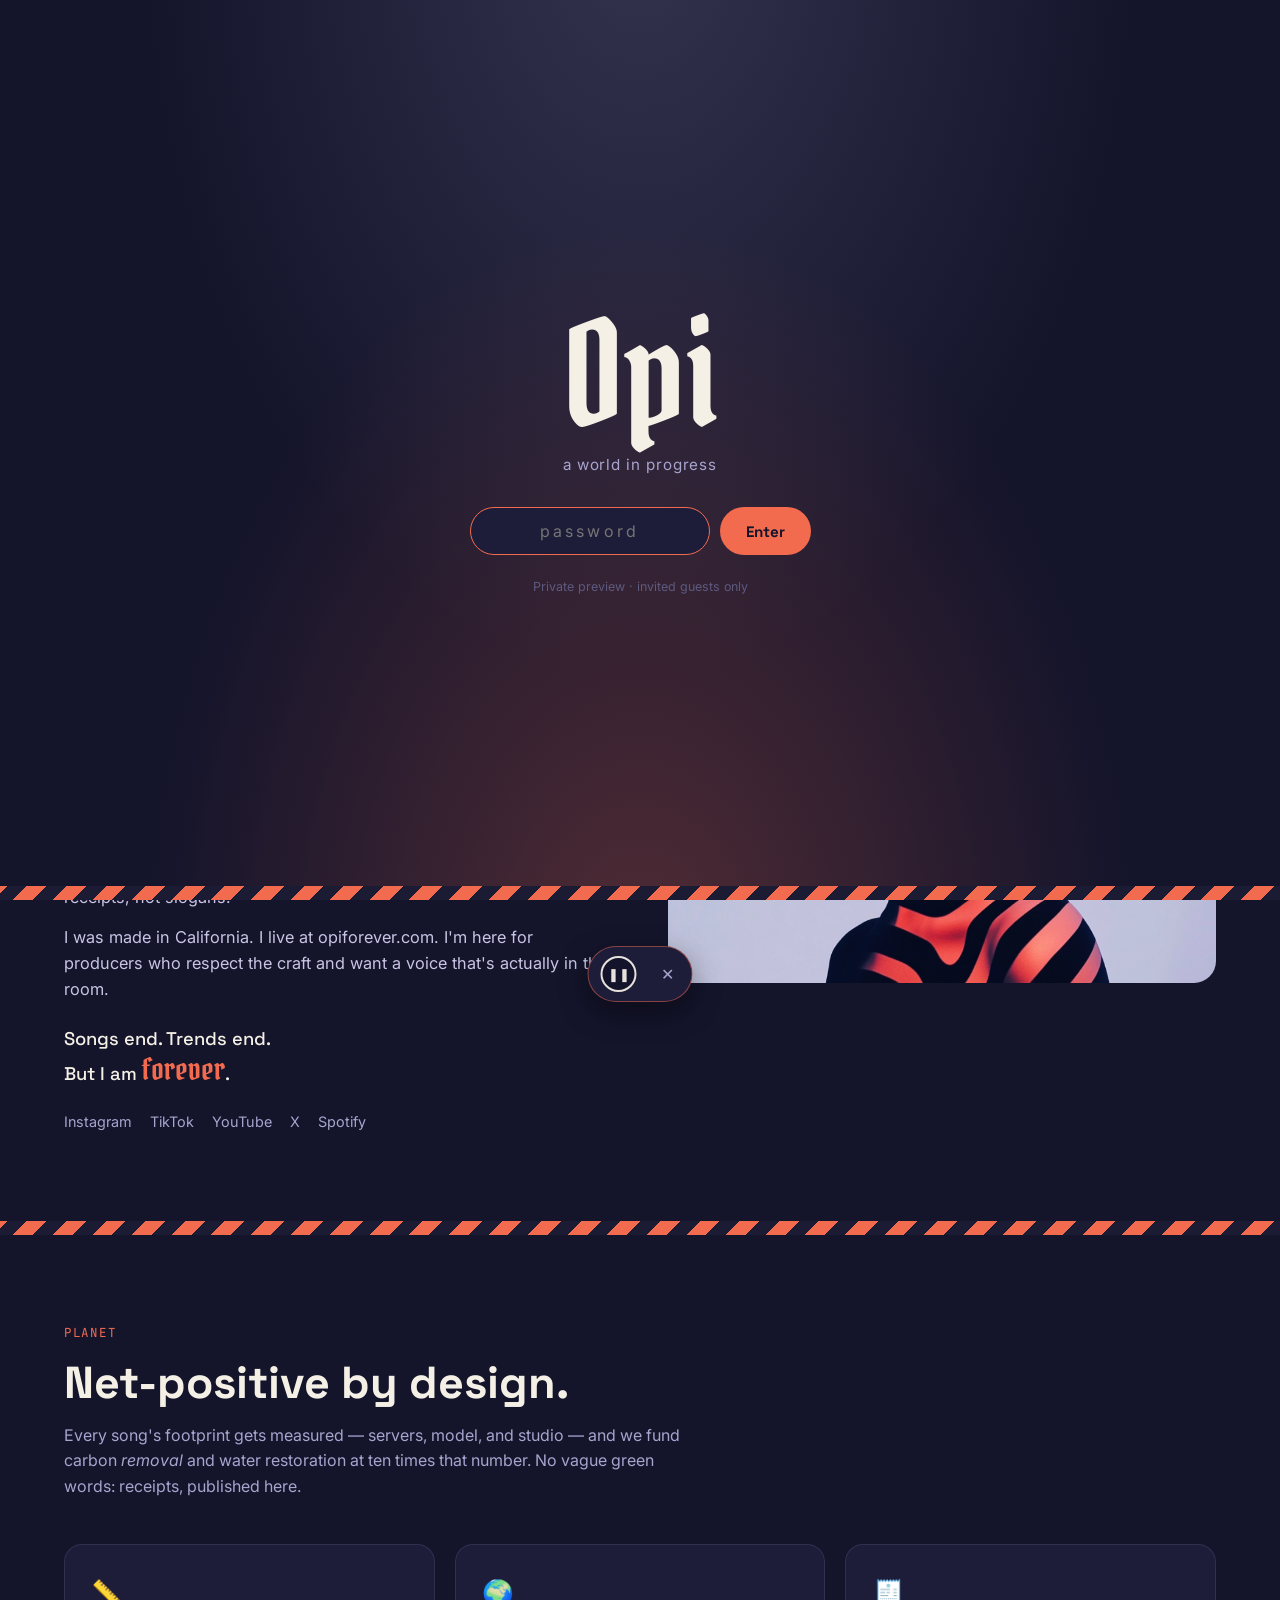
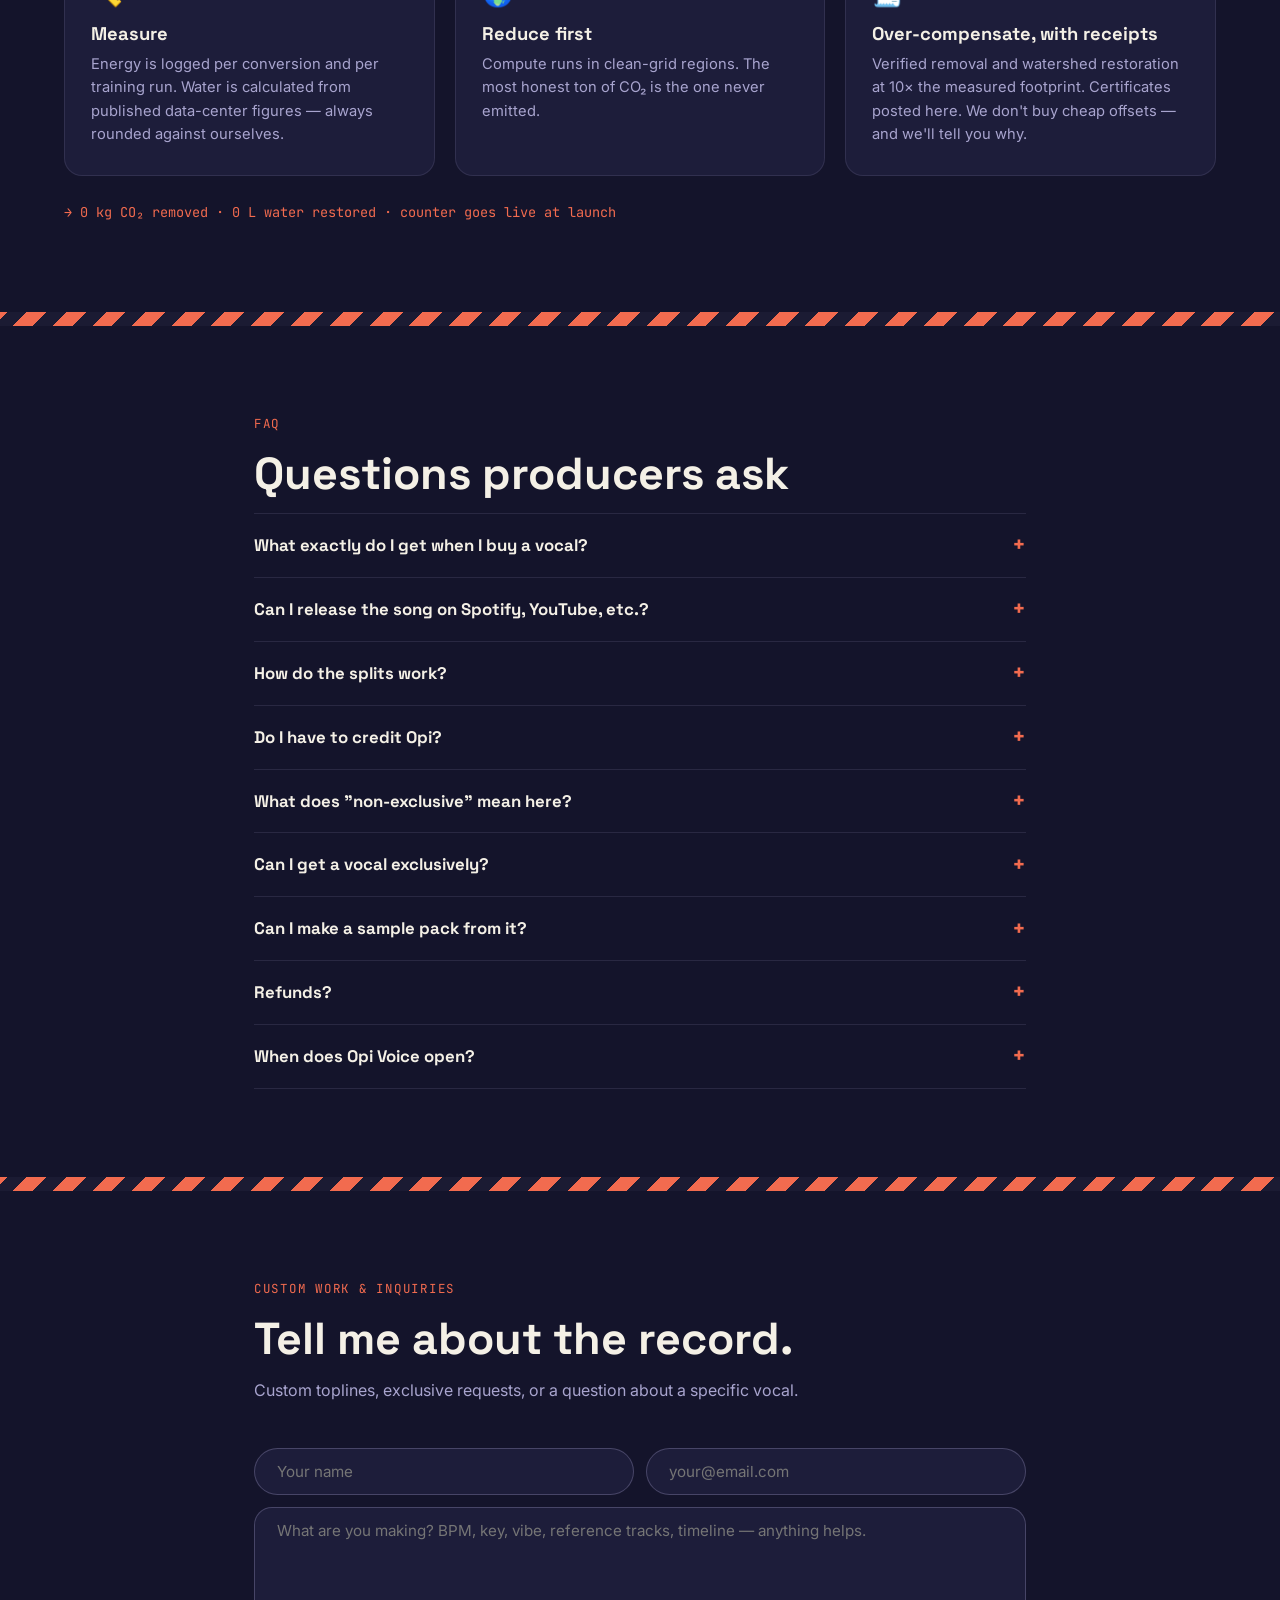
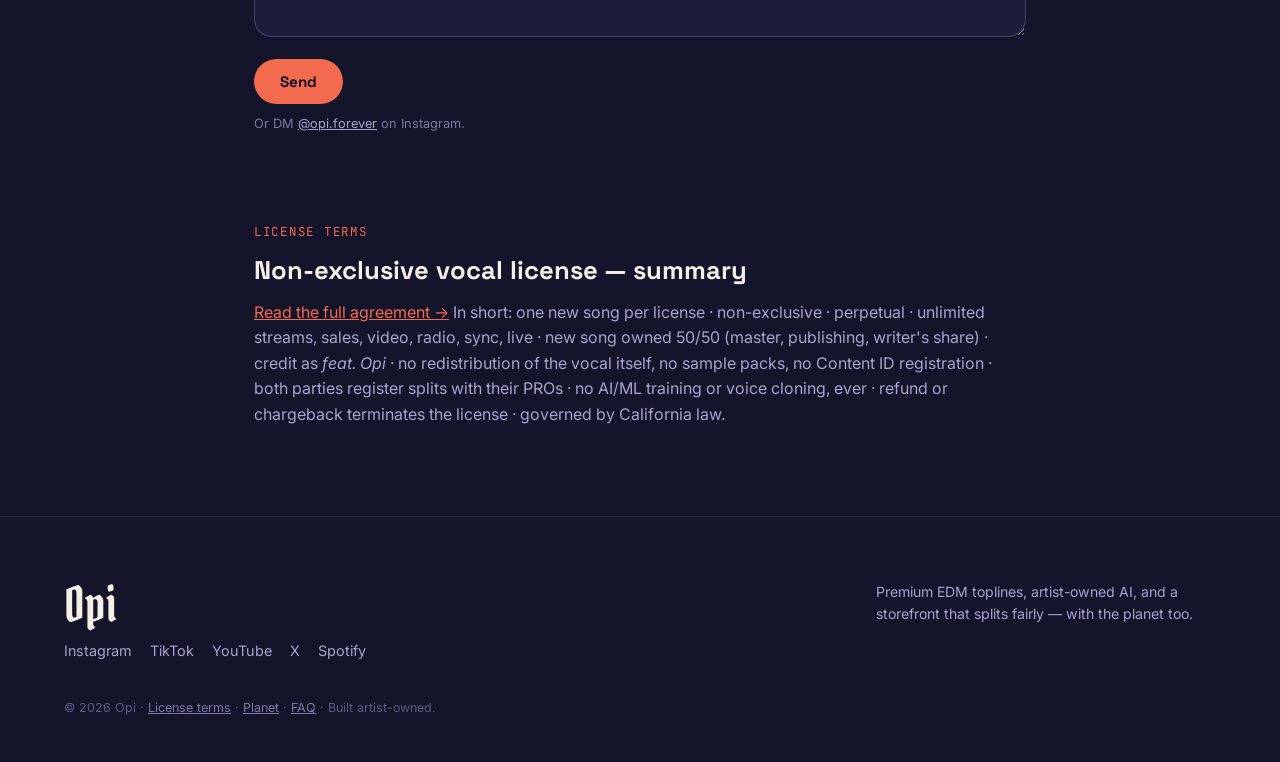
==== commit 800dc94b: "Beta: prefill invite code; voice tour end scrolls to bottom; marketplace card-wave bounces every son" ====
--- a/about.html
+++ b/about.html
@@ -1,4 +1,4 @@
-<!DOCTYPE html><html lang="en"><head><meta charset="UTF-8"><meta name="viewport" content="width=device-width, initial-scale=1.0"><title>About Opi</title><meta name="description" content="Premium EDM toplines, licensed straight from the artist."><meta name="robots" content="noindex, nofollow"><link rel="preconnect" href="https://fonts.googleapis.com"><link rel="preconnect" href="https://fonts.gstatic.com" crossorigin><link href="https://fonts.googleapis.com/css2?family=Pirata+One&family=Space+Grotesk:wght@400;500;700&family=Inter:wght@400;500;600&family=JetBrains+Mono:wght@500&display=swap" rel="stylesheet"><link rel="stylesheet" href="styles.css?v=1788489452"></head><body><nav class="top"><div class="nav-inner"><a class="nav-logo blackletter" href="index.html">Opi</a><div class="nav-links"><a href="vocals.html">Marketplace</a><a href="voice.html">Opi Voice</a><a href="about.html" class="active">About</a><a class="btn" href="vocals.html">Browse vocals</a></div></div></nav><div class="wrap page-head"><div class="kicker">The artist</div><h1>About Opi</h1></div>
+<!DOCTYPE html><html lang="en"><head><meta charset="UTF-8"><meta name="viewport" content="width=device-width, initial-scale=1.0"><title>About Opi</title><meta name="description" content="Premium EDM toplines, licensed straight from the artist."><meta name="robots" content="noindex, nofollow"><link rel="preconnect" href="https://fonts.googleapis.com"><link rel="preconnect" href="https://fonts.gstatic.com" crossorigin><link href="https://fonts.googleapis.com/css2?family=Pirata+One&family=Space+Grotesk:wght@400;500;700&family=Inter:wght@400;500;600&family=JetBrains+Mono:wght@500&display=swap" rel="stylesheet"><link rel="stylesheet" href="styles.css?v=1788490224"></head><body><nav class="top"><div class="nav-inner"><a class="nav-logo blackletter" href="index.html">Opi</a><div class="nav-links"><a href="vocals.html">Marketplace</a><a href="voice.html">Opi Voice</a><a href="about.html" class="active">About</a><a class="btn" href="vocals.html">Browse vocals</a></div></div></nav><div class="wrap page-head"><div class="kicker">The artist</div><h1>About Opi</h1></div>
 <section style="padding-top:10px"><div class="wrap split">
 <div class="bio">
 <p>Hi. My name is Opi.</p>
@@ -46,4 +46,4 @@
 </div></section>
 <section id="license" style="padding-top:0"><div class="wrap narrow"><div class="kicker">License terms</div><h2 style="font-size:1.6rem">Non-exclusive vocal license — summary</h2>
 <p class="muted"><a href="license.html" style="color:var(--coral)">Read the full agreement →</a> In short: one new song per license · non-exclusive · perpetual · unlimited streams, sales, video, radio, sync, live · new song owned 50/50 (master, publishing, writer's share) · credit as <em>feat. Opi</em> · no redistribution of the vocal itself, no sample packs, no Content ID registration · both parties register splits with their PROs · no AI/ML training or voice cloning, ever · refund or chargeback terminates the license · governed by California law.</p>
-</div></section><footer><div class="wrap foot-inner"><div><div class="foot-logo blackletter">Opi</div><div class="socials"><a href="https://www.instagram.com/opi.forever" target="_blank" rel="noopener">Instagram</a><a href="https://www.tiktok.com/@opi.forever" target="_blank" rel="noopener">TikTok</a><a href="https://www.youtube.com/@opi.forever" target="_blank" rel="noopener">YouTube</a><a href="https://x.com/opi.forever" target="_blank" rel="noopener">X</a><a href="https://open.spotify.com/artist/3n3jBn86eVpuHjygk4Mp15" target="_blank" rel="noopener">Spotify</a></div></div><div class="muted" style="font-size:.88rem;max-width:340px">Premium EDM toplines, artist-owned AI, and a storefront that splits fairly — with the planet too.</div></div><div class="wrap fineprint">© 2026 Opi · <a href="license.html">License terms</a> · <a href="about.html#planet">Planet</a> · <a href="about.html#faq">FAQ</a> · Built artist-owned.</div></footer><div class="now-playing"><button class="play np-toggle" aria-label="Pause">❚❚</button><span class="np-title"></span><button class="np-close" style="background:none;border:none;color:var(--lav);cursor:pointer;font-size:1rem" aria-label="Close">✕</button></div><script src="site.js?v=1788489452"></script></body></html>+</div></section><footer><div class="wrap foot-inner"><div><div class="foot-logo blackletter">Opi</div><div class="socials"><a href="https://www.instagram.com/opi.forever" target="_blank" rel="noopener">Instagram</a><a href="https://www.tiktok.com/@opi.forever" target="_blank" rel="noopener">TikTok</a><a href="https://www.youtube.com/@opi.forever" target="_blank" rel="noopener">YouTube</a><a href="https://x.com/opi.forever" target="_blank" rel="noopener">X</a><a href="https://open.spotify.com/artist/3n3jBn86eVpuHjygk4Mp15" target="_blank" rel="noopener">Spotify</a></div></div><div class="muted" style="font-size:.88rem;max-width:340px">Premium EDM toplines, artist-owned AI, and a storefront that splits fairly — with the planet too.</div></div><div class="wrap fineprint">© 2026 Opi · <a href="license.html">License terms</a> · <a href="about.html#planet">Planet</a> · <a href="about.html#faq">FAQ</a> · Built artist-owned.</div></footer><div class="now-playing"><button class="play np-toggle" aria-label="Pause">❚❚</button><span class="np-title"></span><button class="np-close" style="background:none;border:none;color:var(--lav);cursor:pointer;font-size:1rem" aria-label="Close">✕</button></div><script src="site.js?v=1788490224"></script></body></html>
